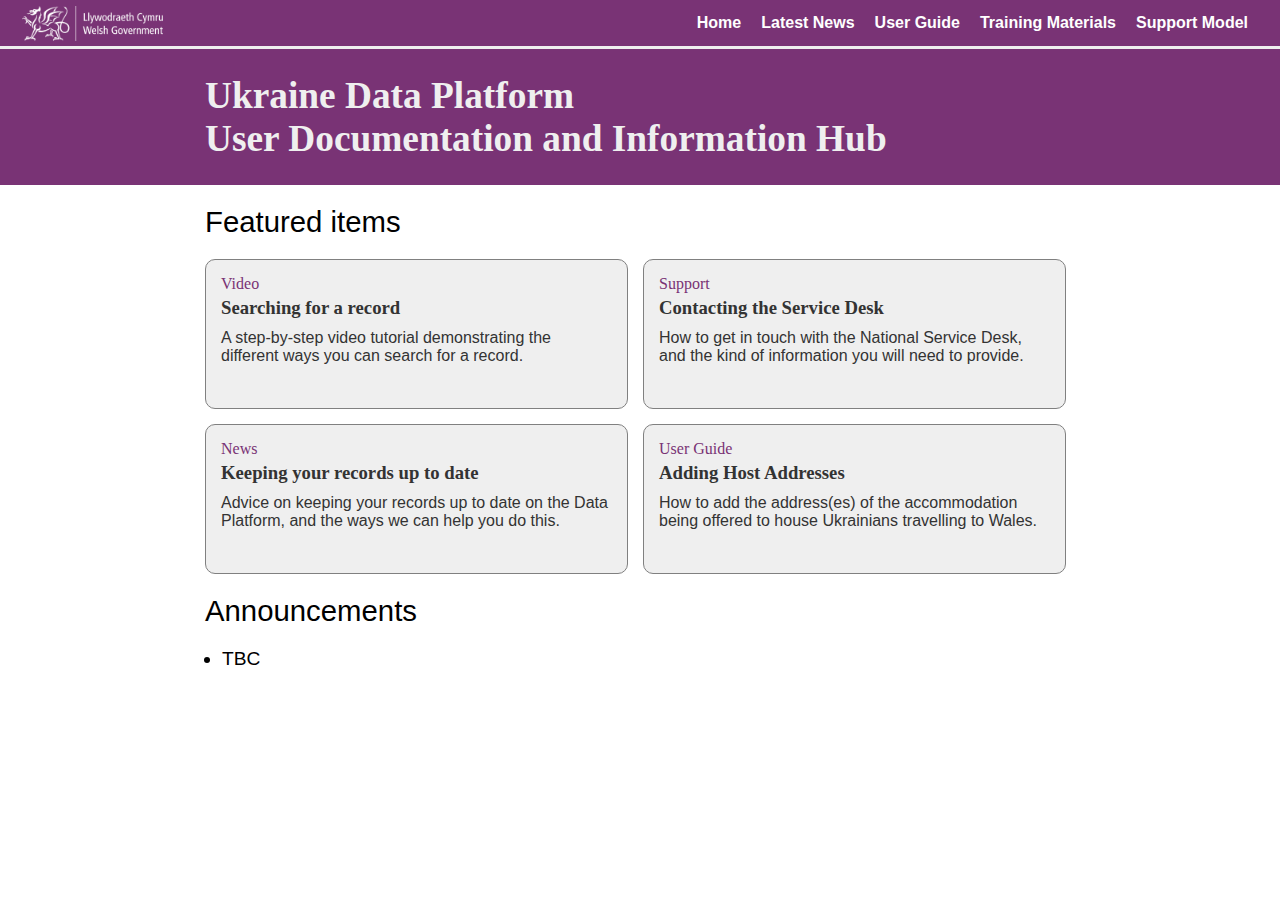
==== index.html @ 7dc7af88 "Add site files - batch 1 / 2" ====
<!DOCTYPE html>
<html lang="en">
<head>
    <meta charset="UTF-8">
    <meta http-equiv="X-UA-Compatible" content="IE=edge">
    <meta name="viewport" content="width=device-width, initial-scale=1.0">
    <link rel="stylesheet" href="home-styles.css">
    <title>Ukraine Data Platform | Documentation</title>
</head>
<body>
<a href="#top"></a>
<header>
    <nav>
        <img class="wg-logo" src="welsh-government-logo.png" alt="Welsh Government">
        <!-- <a href="#" class="language-selector">Cymraeg</a> -->
        <a href="index.html">Home</a>
        <a href="latest-news.html">Latest News</a>
        <a href="user-guide.html">User Guide</a>
        <a href="training-materials.html">Training Materials</a>
        <a href="support-model.html">Support Model</a>
    </nav>
</header>
<main>
    <div class="banner">
        <div class="banner-title">
            <h1>Ukraine Data Platform</br>User Documentation and Information Hub</h1>
        </div>
    </div>
    <div class="home-container">
        <h2>Featured items</h2>
        <div class="cards-container">
            <a href="training-materials.html#searching-for-a-record" class="card-link-wrap">
                <div class="card">
                    <p class="card-tag">Video</p>
                    <h3>Searching for a record</h3>
                    <p class="teaser">A step-by-step video tutorial demonstrating the different ways you can search for a record.</p>
                </div>
            </a>
            <a href="support-model.html#national-service-desk" class="card-link-wrap">
                <div class="card">
                    <p class="card-tag">Support</p>
                    <h3>Contacting the Service Desk</h3>
                    <p class="teaser">How to get in touch with the National Service Desk, and the kind of information you will need to provide.</p>
                </div>
            </a>
            <a href="latest-news.html#newsletter-8" class="card-link-wrap">
                <div class="card">
                    <p class="card-tag">News</p>
                    <h3>Keeping your records up to date</h3>
                    <p class="teaser">Advice on keeping your records up to date on the Data Platform, and the ways we can help you do this.</p>
                </div>
            </a>
            <a href="user-guide.html#adding-host-addresses" class="card-link-wrap">
                <div class="card">
                    <p class="card-tag">User Guide</p>
                    <h3>Adding Host Addresses</h3>
                    <p class="teaser">How to add the address(es) of the accommodation being offered to house Ukrainians travelling to Wales.</p>
                </div>
            </a>
        </div>
        <h2>Announcements</h2>
        <ul>
            <li class="announcement">TBC</li>
        </ul>
    </div>
</main>
<footer>
</footer>
</body>
</html>
---- home-styles.css ----
* {
    box-sizing: border-box;
    margin: 0;
    padding: 0;
    font-family: 'Segoe UI', Tahoma, Geneva, Verdana, sans-serif;
}

.wg-logo {
    margin-right: auto; /*separates logo to left side from other navbar elements*/
    height: 35px;
}

header {
    position: sticky;
    top: 0;
    grid-area: navbar;
    z-index: 1;
}

nav {
    background-color: #793375;
    display: flex;
    align-items: center;
    padding: 0 22px;
    min-width: 800px; /*Keeps nav bar from distorting when browser window narrows*/
}

nav a {
    flex-direction: row-reverse;
    color: #fff;
    text-align: center;
    text-decoration: none;
    font-size: 16px;
    font-weight: 600;
    padding: 14px 10px;
}

/* nav a.language-selector {
    font-weight: 700;
    background-color: #642961;
    border-radius: 50px;
    padding: 4px 14px 8px;
    margin-right: 40px;
    margin-top: 2px;
} */

header > nav > a:hover {
    background-color: #fff;
    color: #333;
}

.banner {
    background-color: #793375;
    border-top: 3px solid #efefef;
    padding: 25px 0;
}

.banner-title {
    color: #efefef;
    margin: 0 auto;
    max-width: 870px;
}

.banner-title h1 {
    font-family: Segoe UI Semibold;
    font-size: 28pt;
}

.home-container {
    max-width: 870px;
    margin: 0 auto;
}

.home-container h2 {
    margin: 20px 0;
    font-weight: normal;
    font-size: 22pt;
}

.cards-container {
    display: flex;
    flex-wrap: wrap;
    gap: 15px;
}

.card-link-wrap {
    text-decoration: none;
}

.card {
    border: 1px solid grey;
    border-radius: 10px;
    width: 423px;
    height: 150px;
    background-color: #efefef;
    padding: 15px;
}

.card h3 {
    font-family: Segoe UI Semibold;
    margin-bottom: 10px;
    color: #333;
}

.card p {
    color: #333;
}

.announcement {
    margin-left: 17px;
    font-size: 1.2rem;
    margin-bottom: 15px;
}

.card-tag {
    color: #793375 !important;
    font-size: 1rem;
    margin-bottom: 4px;
    font-family: Segoe UI Semibold;
}

footer {
    height: 100px;
}
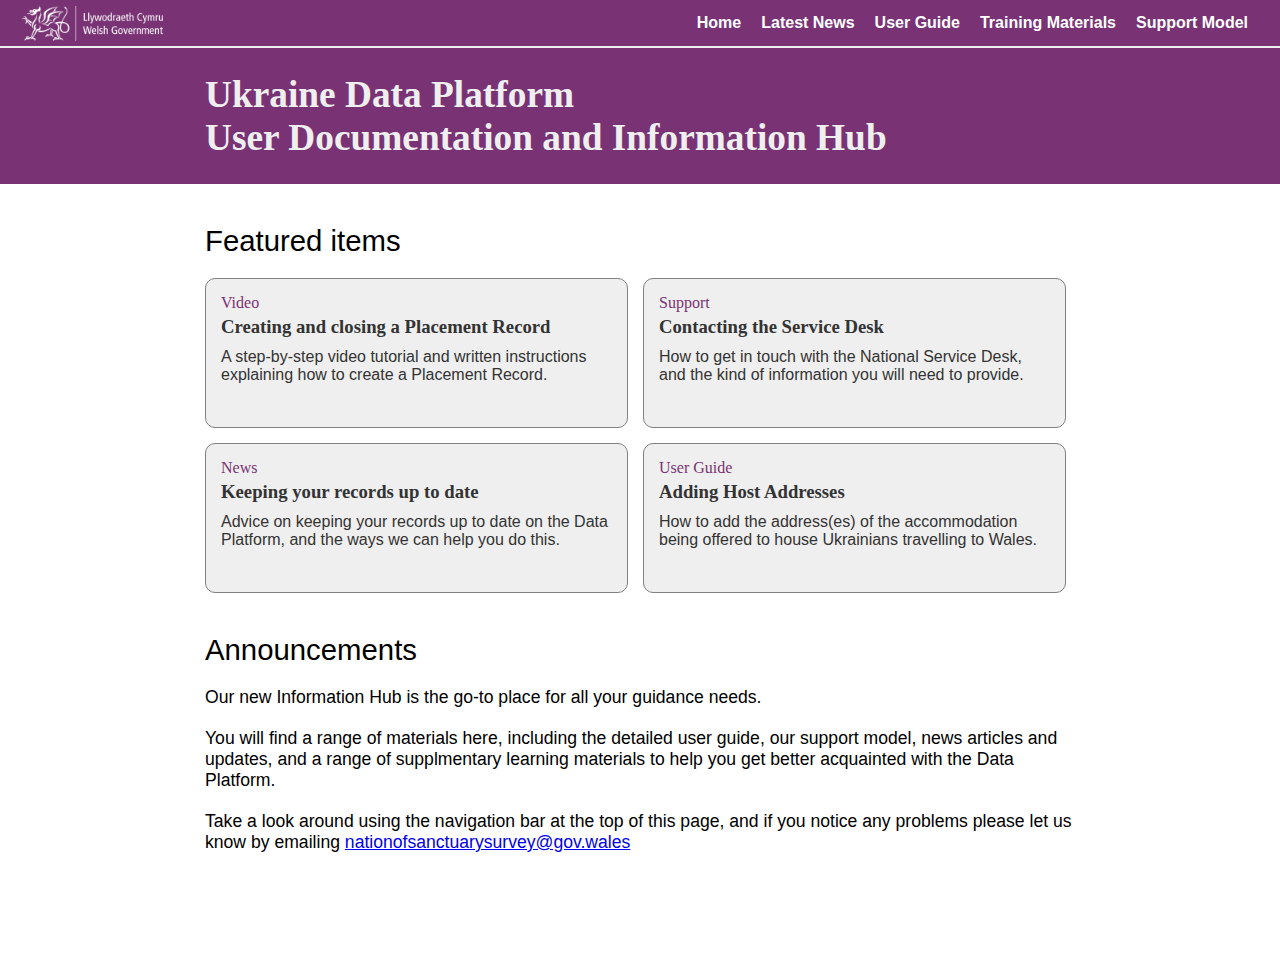
==== commit eb6f9558: "Updated files added 18-10-2022" ====
--- a/index.html
+++ b/index.html
@@ -27,13 +27,14 @@
         </div>
     </div>
     <div class="home-container">
+        <div class="vspacer"></div>
         <h2>Featured items</h2>
         <div class="cards-container">
-            <a href="training-materials.html#searching-for-a-record" class="card-link-wrap">
+            <a href="training-materials.html#creating-and-closing-a-placement-record" class="card-link-wrap">
                 <div class="card">
                     <p class="card-tag">Video</p>
-                    <h3>Searching for a record</h3>
-                    <p class="teaser">A step-by-step video tutorial demonstrating the different ways you can search for a record.</p>
+                    <h3>Creating and closing a Placement Record</h3>
+                    <p class="teaser">A step-by-step video tutorial and written instructions explaining how to create a Placement Record.</p>
                 </div>
             </a>
             <a href="support-model.html#national-service-desk" class="card-link-wrap">
@@ -58,10 +59,13 @@
                 </div>
             </a>
         </div>
+        <div class="vspacer"></div>
         <h2>Announcements</h2>
-        <ul>
-            <li class="announcement">TBC</li>
-        </ul>
+        <p style="font-size: 1.1rem;">Our new Information Hub is the go-to place for all your guidance needs.</p>
+        <div class="vspacer"></div>
+        <p style="font-size: 1.1rem;">You will find a range of materials here, including the detailed user guide, our support model, news articles and updates, and a range of supplmentary learning materials to help you get better acquainted with the Data Platform.</p>
+        <div class="vspacer"></div>
+        <p style="font-size: 1.1rem;">Take a look around using the navigation bar at the top of this page, and if you notice any problems please let us know by emailing <a href="mailto:nationofsanctuarysurvey@gov.wales">nationofsanctuarysurvey@gov.wales</a></p>
     </div>
 </main>
 <footer>
--- a/home-styles.css
+++ b/home-styles.css
@@ -51,7 +51,7 @@
 
 .banner {
     background-color: #793375;
-    border-top: 3px solid #efefef;
+    border-top: 2px solid #efefef;
     padding: 25px 0;
 }
 
@@ -119,6 +119,12 @@
     font-family: Segoe UI Semibold;
 }
 
+.vspacer {
+    height: 20px;
+    max-width: 300px;
+    margin: 0;
+}
+
 footer {
     height: 100px;
 }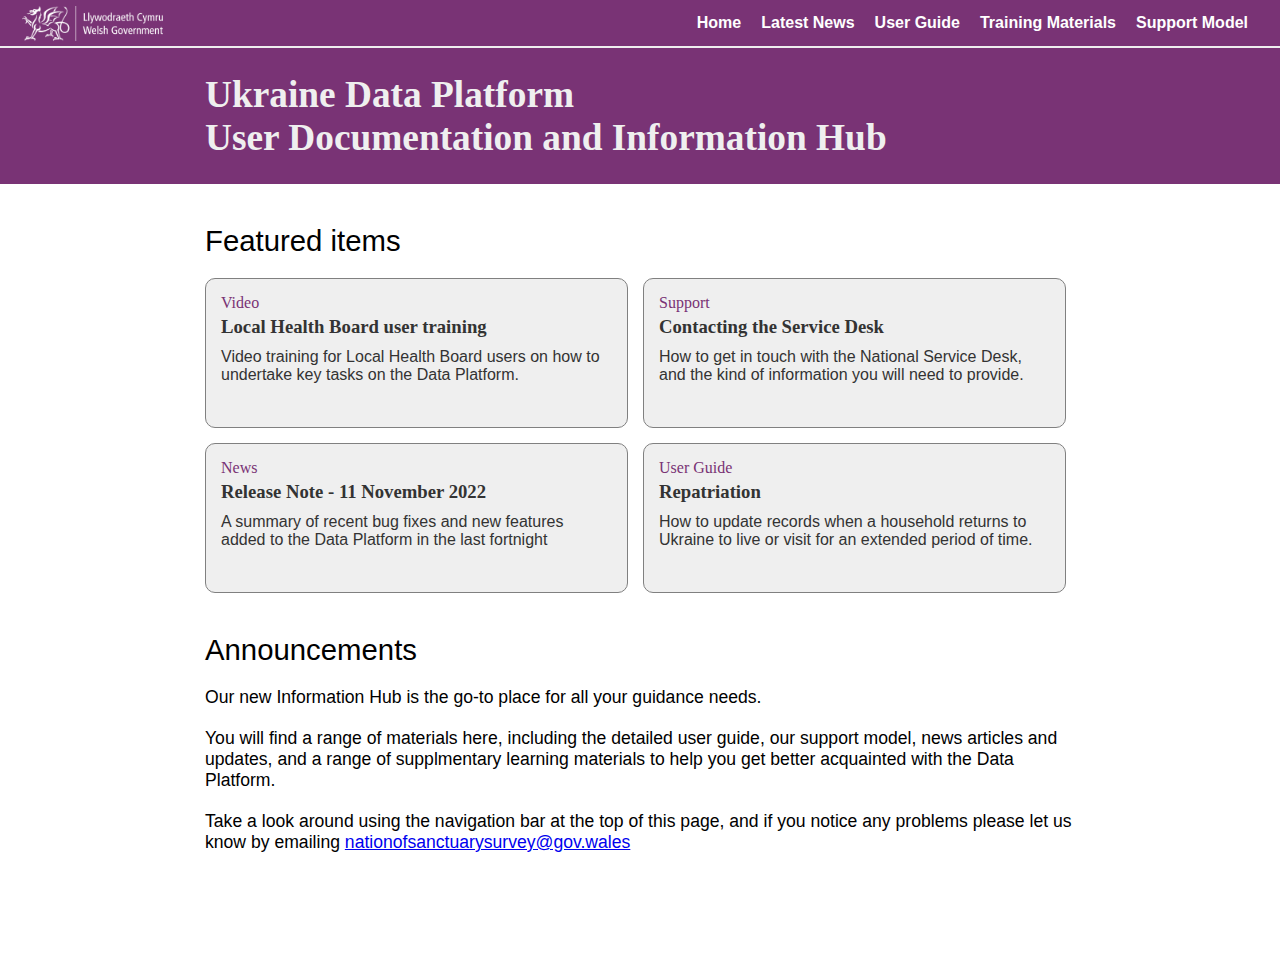
==== commit 4e3d9997: "Added LHB video training to featured card" ====
--- a/index.html
+++ b/index.html
@@ -5,13 +5,16 @@
     <meta http-equiv="X-UA-Compatible" content="IE=edge">
     <meta name="viewport" content="width=device-width, initial-scale=1.0">
     <link rel="stylesheet" href="home-styles.css">
-    <title>Ukraine Data Platform | Documentation</title>
+    <title>Ukraine Data Platform | Documentation | Home</title>
 </head>
 <body>
 <a href="#top"></a>
+
+<!-- PRIMARY NAVIGATION (NO NEED TO TOUCH THIS) -->
+
 <header>
     <nav>
-        <img class="wg-logo" src="welsh-government-logo.png" alt="Welsh Government">
+        <img class="wg-logo" src="assets/images/welsh-government-logo.png" alt="Welsh Government">
         <!-- <a href="#" class="language-selector">Cymraeg</a> -->
         <a href="index.html">Home</a>
         <a href="latest-news.html">Latest News</a>
@@ -20,21 +23,24 @@
         <a href="support-model.html">Support Model</a>
     </nav>
 </header>
+
+<!-- MAIN PAGE CONTENT -->
+
 <main>
     <div class="banner">
         <div class="banner-title">
-            <h1>Ukraine Data Platform</br>User Documentation and Information Hub</h1>
+            <h1>Ukraine Data Platform<br>User Documentation and Information Hub</h1>
         </div>
     </div>
     <div class="home-container">
         <div class="vspacer"></div>
         <h2>Featured items</h2>
         <div class="cards-container">
-            <a href="training-materials.html#creating-and-closing-a-placement-record" class="card-link-wrap">
+            <a href="training-materials.html#local-health-boards" class="card-link-wrap">
                 <div class="card">
                     <p class="card-tag">Video</p>
-                    <h3>Creating and closing a Placement Record</h3>
-                    <p class="teaser">A step-by-step video tutorial and written instructions explaining how to create a Placement Record.</p>
+                    <h3>Local Health Board user training</h3>
+                    <p class="teaser">Video training for Local Health Board users on how to undertake key tasks on the Data Platform.</p>
                 </div>
             </a>
             <a href="support-model.html#national-service-desk" class="card-link-wrap">
@@ -44,18 +50,18 @@
                     <p class="teaser">How to get in touch with the National Service Desk, and the kind of information you will need to provide.</p>
                 </div>
             </a>
-            <a href="latest-news.html#newsletter-8" class="card-link-wrap">
+            <a href="latest-news.html#release-note-2" class="card-link-wrap">
                 <div class="card">
                     <p class="card-tag">News</p>
-                    <h3>Keeping your records up to date</h3>
-                    <p class="teaser">Advice on keeping your records up to date on the Data Platform, and the ways we can help you do this.</p>
+                    <h3>Release Note - 11 November 2022</h3>
+                    <p class="teaser">A summary of recent bug fixes and new features added to the Data Platform in the last fortnight</p>
                 </div>
             </a>
-            <a href="user-guide.html#adding-host-addresses" class="card-link-wrap">
+            <a href="user-guide.html#repatriation" class="card-link-wrap">
                 <div class="card">
                     <p class="card-tag">User Guide</p>
-                    <h3>Adding Host Addresses</h3>
-                    <p class="teaser">How to add the address(es) of the accommodation being offered to house Ukrainians travelling to Wales.</p>
+                    <h3>Repatriation</h3>
+                    <p class="teaser">How to update records when a household returns to Ukraine to live or visit for an extended period of time.</p>
                 </div>
             </a>
         </div>
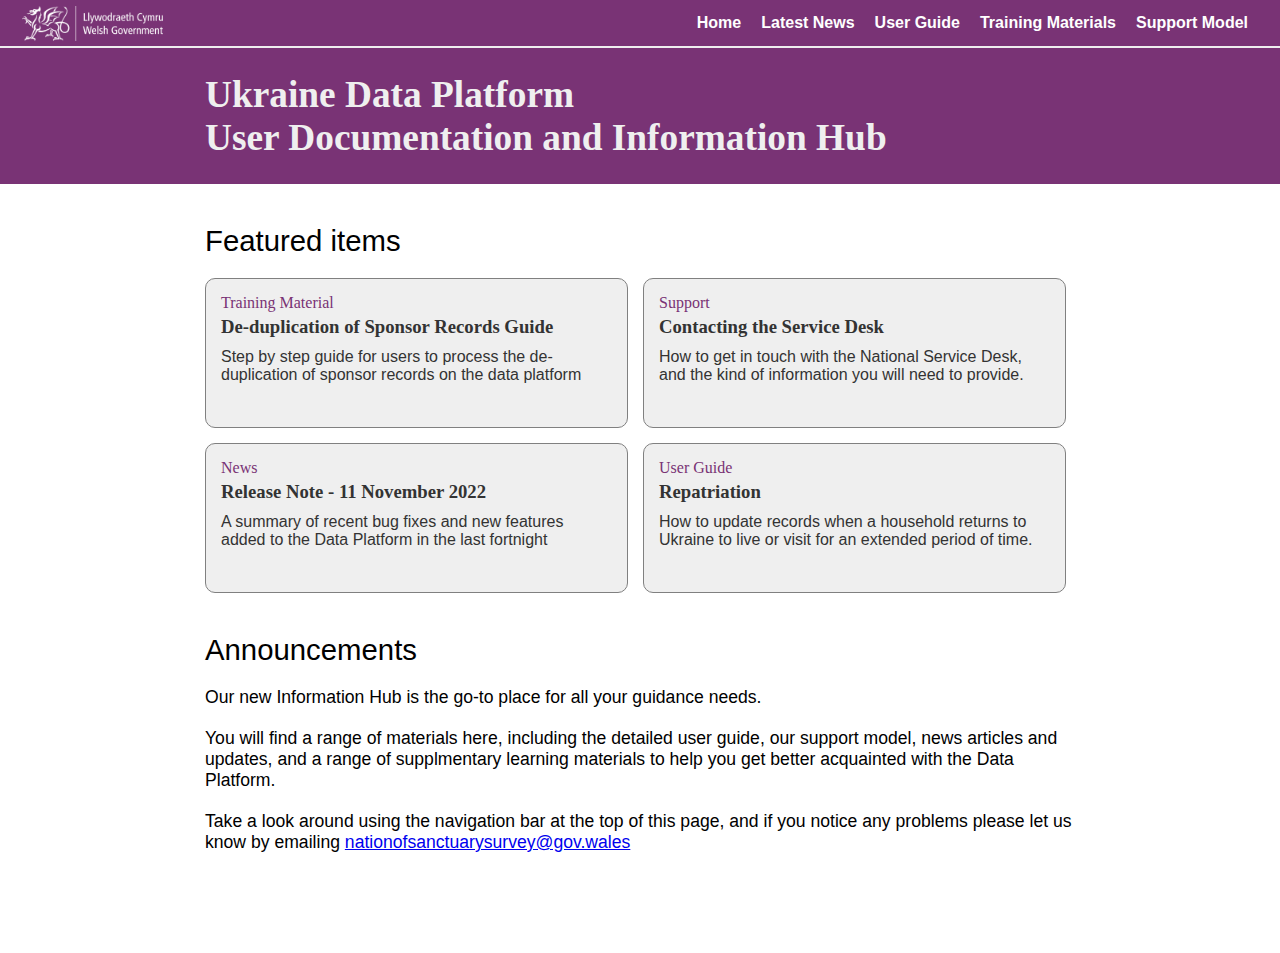
==== commit aeae3f55: "Updated front page - replacing health board training with deduplication. Included into paragraph on " ====
--- a/index.html
+++ b/index.html
@@ -36,11 +36,11 @@
         <div class="vspacer"></div>
         <h2>Featured items</h2>
         <div class="cards-container">
-            <a href="training-materials.html#local-health-boards" class="card-link-wrap">
+            <a href="training-materials.html#deduplication" class="card-link-wrap">
                 <div class="card">
-                    <p class="card-tag">Video</p>
-                    <h3>Local Health Board user training</h3>
-                    <p class="teaser">Video training for Local Health Board users on how to undertake key tasks on the Data Platform.</p>
+                    <p class="card-tag">Training Material</p>
+                    <h3>De-duplication of Sponsor Records Guide</h3>
+                    <p class="teaser">Step by step guide for users to process the de-duplication of sponsor records on the data platform </p>
                 </div>
             </a>
             <a href="support-model.html#national-service-desk" class="card-link-wrap">
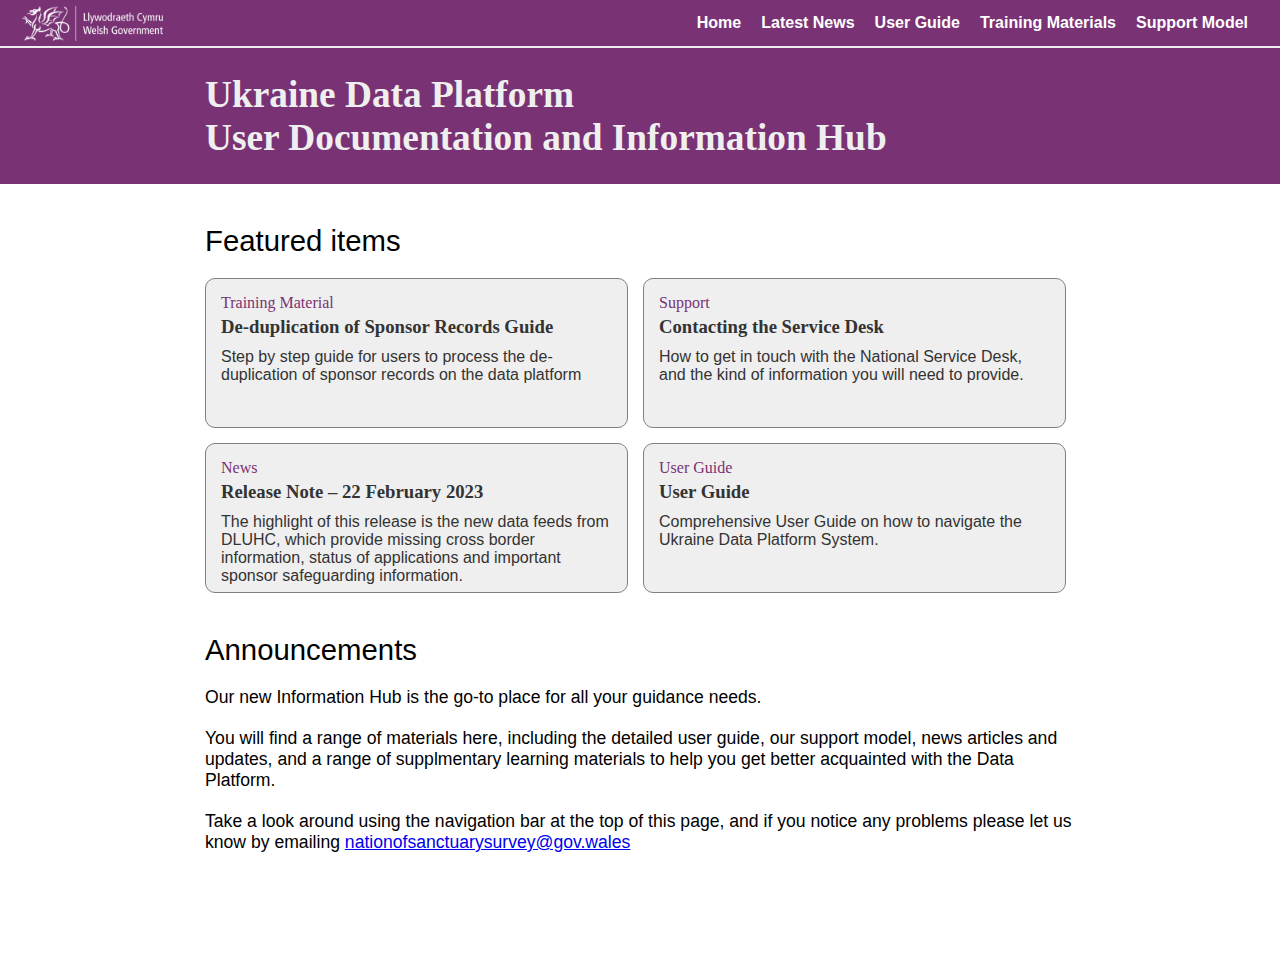
==== commit f19efbc7: "updated index to show latest release note" ====
--- a/index.html
+++ b/index.html
@@ -50,18 +50,18 @@
                     <p class="teaser">How to get in touch with the National Service Desk, and the kind of information you will need to provide.</p>
                 </div>
             </a>
-            <a href="latest-news.html#release-note-2" class="card-link-wrap">
+            <a href="latest-news.html#release-note-4" class="card-link-wrap">
                 <div class="card">
                     <p class="card-tag">News</p>
-                    <h3>Release Note - 11 November 2022</h3>
-                    <p class="teaser">A summary of recent bug fixes and new features added to the Data Platform in the last fortnight</p>
+                    <h3>Release Note – 22 February 2023</h3>
+                    <p class="teaser">The highlight of this release is the new data feeds from DLUHC, which provide missing cross border information, status of applications and important sponsor safeguarding information.</p>
                 </div>
             </a>
-            <a href="user-guide.html#repatriation" class="card-link-wrap">
+            <a href="user-guide.html" class="card-link-wrap">
                 <div class="card">
                     <p class="card-tag">User Guide</p>
-                    <h3>Repatriation</h3>
-                    <p class="teaser">How to update records when a household returns to Ukraine to live or visit for an extended period of time.</p>
+                    <h3>User Guide</h3>
+                    <p class="teaser">Comprehensive User Guide on how to navigate the Ukraine Data Platform System.</p>
                 </div>
             </a>
         </div>
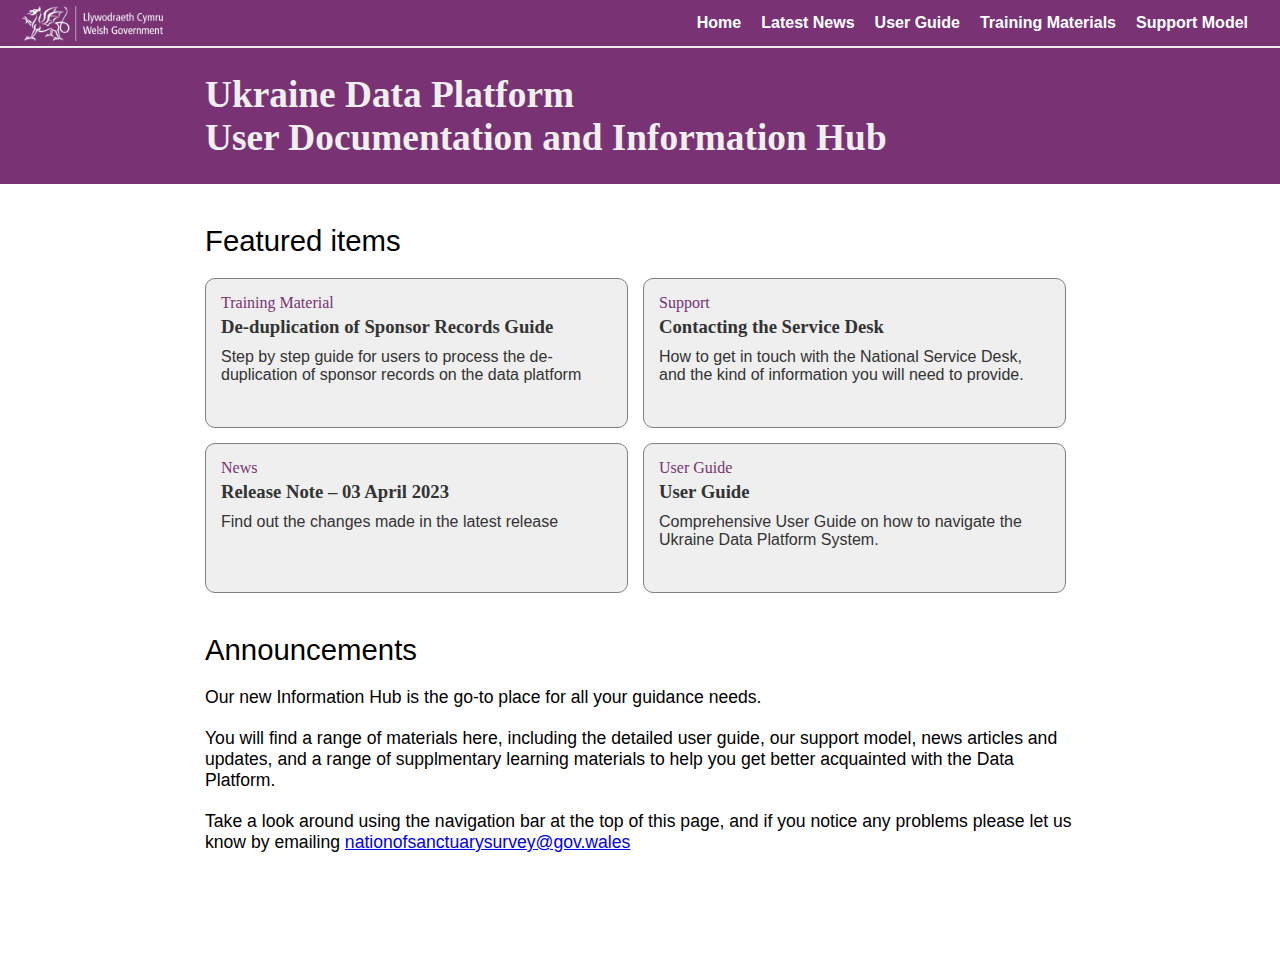
==== commit 6cc9a4e2: "updated home page for release note 5 and fixed typo dates" ====
--- a/index.html
+++ b/index.html
@@ -50,11 +50,11 @@
                     <p class="teaser">How to get in touch with the National Service Desk, and the kind of information you will need to provide.</p>
                 </div>
             </a>
-            <a href="latest-news.html#release-note-4" class="card-link-wrap">
+            <a href="latest-news.html#release-note-5" class="card-link-wrap">
                 <div class="card">
                     <p class="card-tag">News</p>
-                    <h3>Release Note – 22 February 2023</h3>
-                    <p class="teaser">The highlight of this release is the new data feeds from DLUHC, which provide missing cross border information, status of applications and important sponsor safeguarding information.</p>
+                    <h3>Release Note – 03 April 2023</h3>
+                    <p class="teaser">Find out the changes made in the latest release</p>
                 </div>
             </a>
             <a href="user-guide.html" class="card-link-wrap">
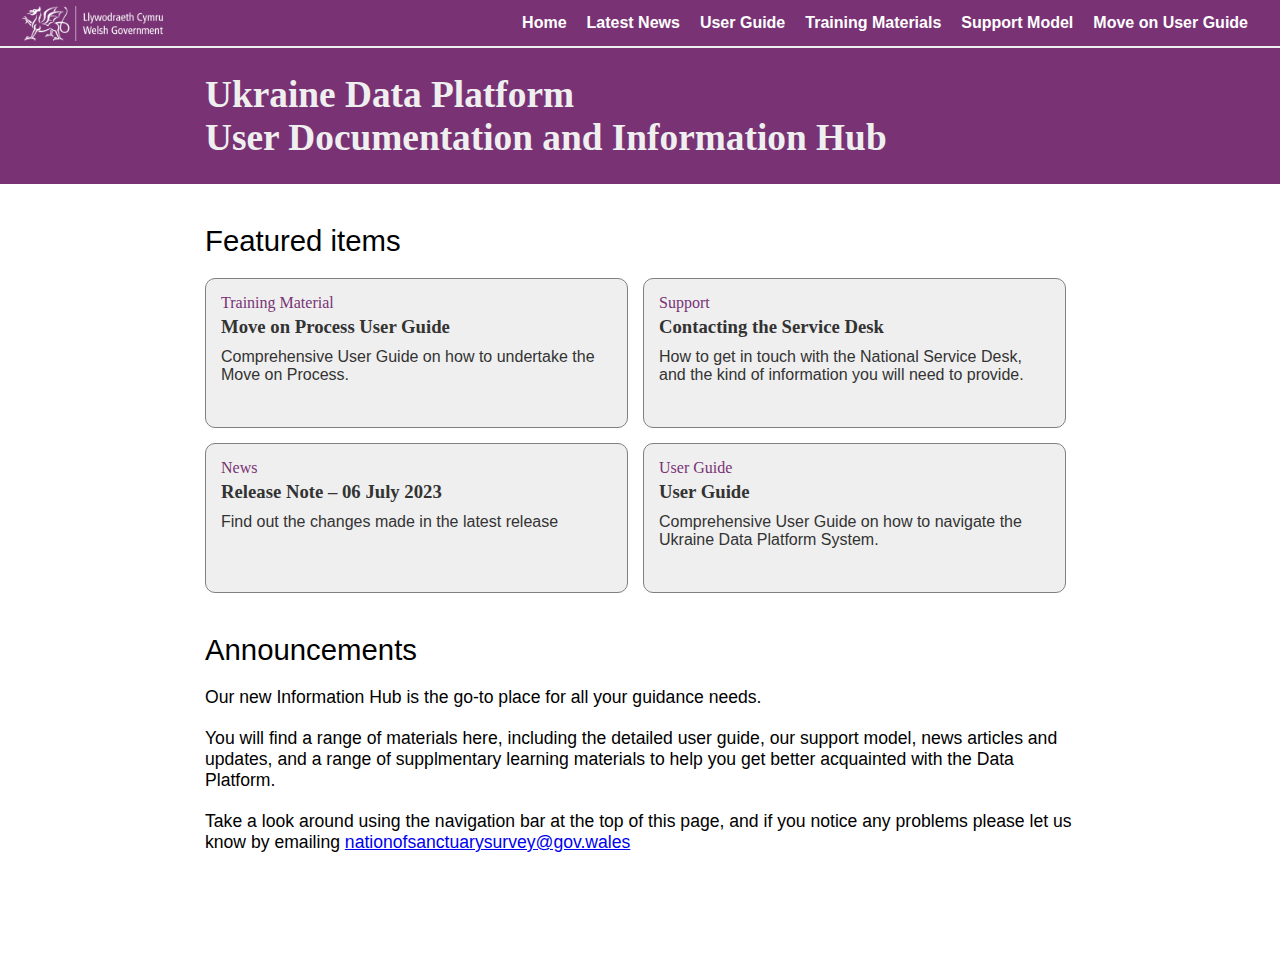
==== commit a7559f6c: "updated" ====
--- a/index.html
+++ b/index.html
@@ -21,6 +21,7 @@
         <a href="user-guide.html">User Guide</a>
         <a href="training-materials.html">Training Materials</a>
         <a href="support-model.html">Support Model</a>
+        <a href="move-on.html">Move on User Guide</a>
     </nav>
 </header>
 
@@ -36,11 +37,11 @@
         <div class="vspacer"></div>
         <h2>Featured items</h2>
         <div class="cards-container">
-            <a href="training-materials.html#deduplication" class="card-link-wrap">
+            <a href="move-on.html" class="card-link-wrap">
                 <div class="card">
                     <p class="card-tag">Training Material</p>
-                    <h3>De-duplication of Sponsor Records Guide</h3>
-                    <p class="teaser">Step by step guide for users to process the de-duplication of sponsor records on the data platform </p>
+                    <h3>Move on Process User Guide</h3>
+                    <p class="teaser">Comprehensive User Guide on how to undertake the Move on Process.</p>
                 </div>
             </a>
             <a href="support-model.html#national-service-desk" class="card-link-wrap">
@@ -53,7 +54,7 @@
             <a href="latest-news.html#release-note-5" class="card-link-wrap">
                 <div class="card">
                     <p class="card-tag">News</p>
-                    <h3>Release Note – 03 April 2023</h3>
+                    <h3>Release Note – 06 July 2023</h3>
                     <p class="teaser">Find out the changes made in the latest release</p>
                 </div>
             </a>
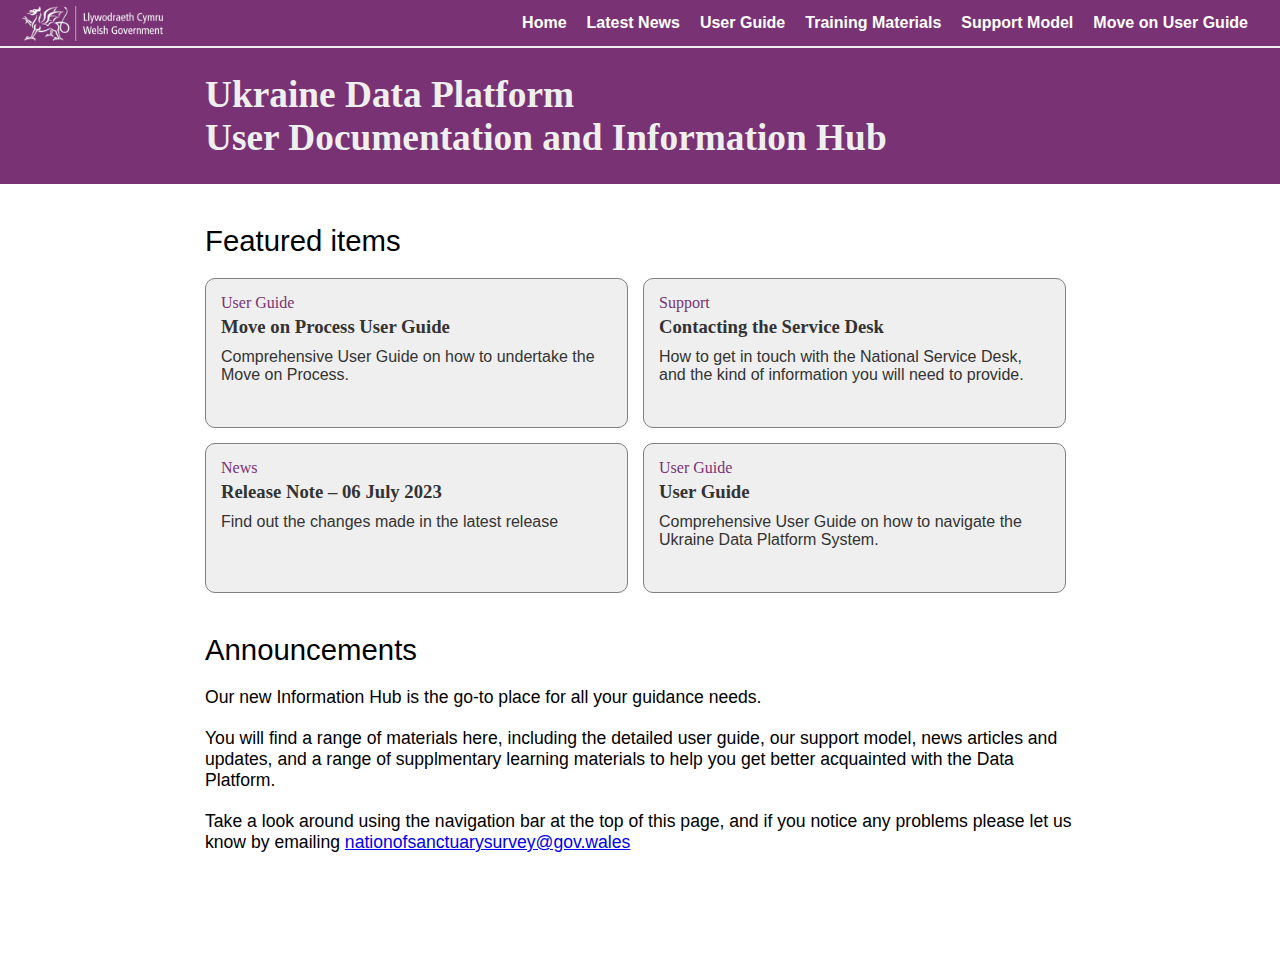
==== commit 132347de: "updated class of one of the tiles" ====
--- a/index.html
+++ b/index.html
@@ -39,7 +39,7 @@
         <div class="cards-container">
             <a href="move-on.html" class="card-link-wrap">
                 <div class="card">
-                    <p class="card-tag">Training Material</p>
+                    <p class="card-tag">User Guide</p>
                     <h3>Move on Process User Guide</h3>
                     <p class="teaser">Comprehensive User Guide on how to undertake the Move on Process.</p>
                 </div>
@@ -51,7 +51,7 @@
                     <p class="teaser">How to get in touch with the National Service Desk, and the kind of information you will need to provide.</p>
                 </div>
             </a>
-            <a href="latest-news.html#release-note-5" class="card-link-wrap">
+            <a href="latest-news.html#release-note-6" class="card-link-wrap">
                 <div class="card">
                     <p class="card-tag">News</p>
                     <h3>Release Note – 06 July 2023</h3>
